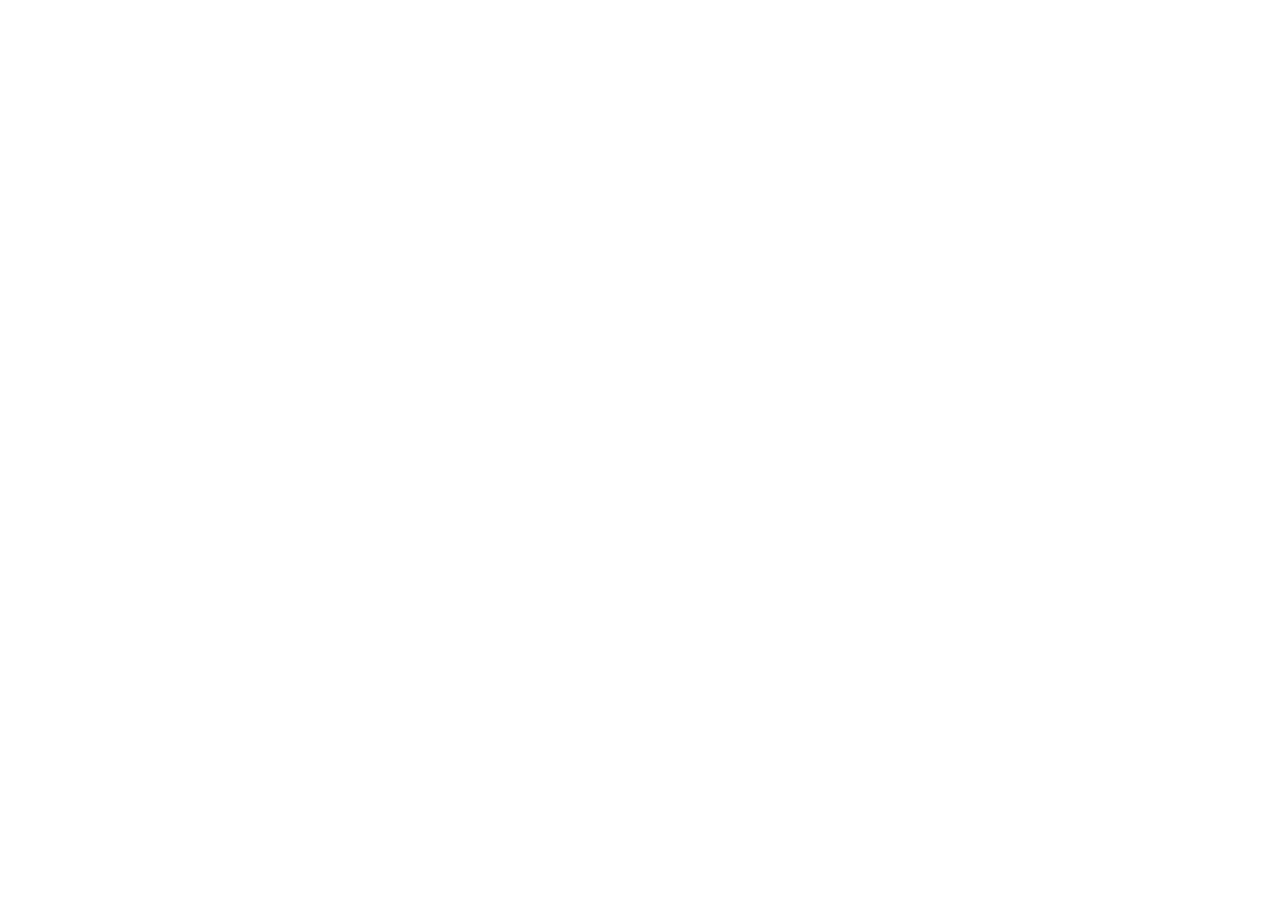
==== index.html @ 80d532a0 "zapisano!" ====
<!DOCTYPE html>
<html lang="pl">
<head>
    <meta charset="UTF-8">
    <meta name="viewport" content="width=device-width, initial-scale=1.0">
    <title>Fotografia uliczna</title>
</head>
<body>
    
</body>
</html>
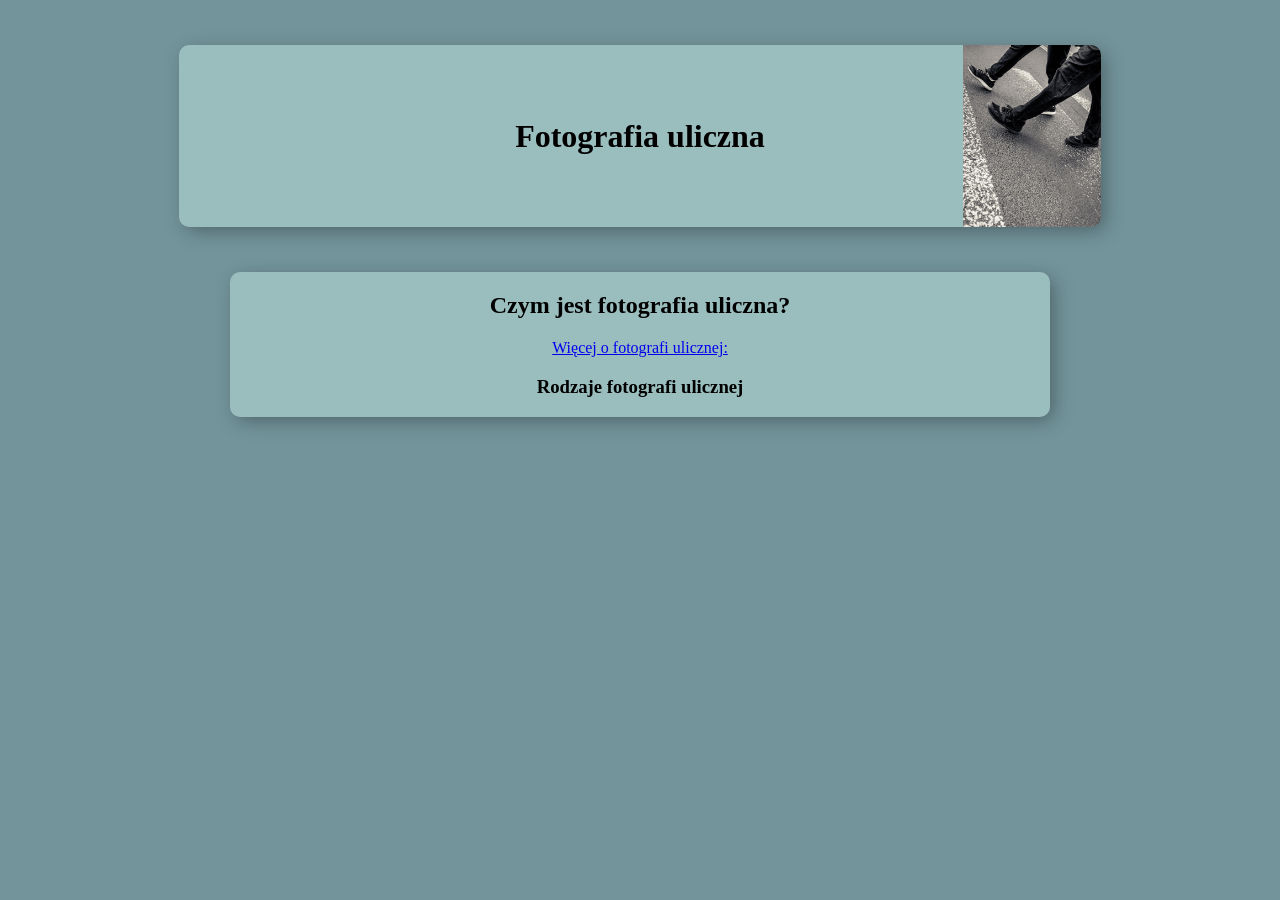
==== commit ac99d5f0: "zapisano!" ====
--- a/index.html
+++ b/index.html
@@ -3,9 +3,39 @@
 <head>
     <meta charset="UTF-8">
     <meta name="viewport" content="width=device-width, initial-scale=1.0">
+    <link rel="stylesheet" href="style.css">
     <title>Fotografia uliczna</title>
 </head>
 <body>
-    
+    <div id="container" class="container">
+        <header>
+            <h1>Fotografia uliczna</h1>
+        </header>
+        <main>
+            <section class="CzymJestFotografiaUliczna">
+                <h2>Czym jest fotografia uliczna?</h2>  
+                <a href="#">Więcej o fotografi ulicznej:</a>  
+            </section>
+            <h3>Rodzaje fotografi ulicznej</h3>
+            <section class="dokumentalna">
+
+            </section>
+
+            <section class="architektura">
+                
+            </section>
+
+            <section class="Portretowa">
+
+            </section>    
+            
+            <section class="Candid">
+
+            </section>
+        </main>
+        <footer>
+            
+        </footer>
+    </div>
 </body>
 </html>
--- a/style.css
+++ b/style.css
@@ -0,0 +1,36 @@
+:root{
+    --bgColor: #9abdbe;
+    --bodyColor: #73949b;
+    --BlockBoxShadow: 5px 5px 20px -2px rgba(0, 0, 0, 0.35);
+}
+
+body {
+    margin: 0 10% 0 10%;
+    padding: 0;
+    background-color: var(--bodyColor);
+}
+#container {
+    display: flex;
+    flex-direction:column ;
+    width: 80vw;
+    align-items: center;
+    justify-content: center;
+}
+header, main, footer {
+    background-color: var(--bgColor);
+    border-radius: 10px;
+    box-shadow: var(--BlockBoxShadow);
+    margin-top: 5vh;
+    width: 80%;
+    text-align: center;
+    float: left;
+}
+header {
+    padding: 5%;
+    background-image: url(img/ulica.jpg);
+    background-size: 15%;
+    background-repeat: no-repeat;
+    background-position: right;
+    
+}
+
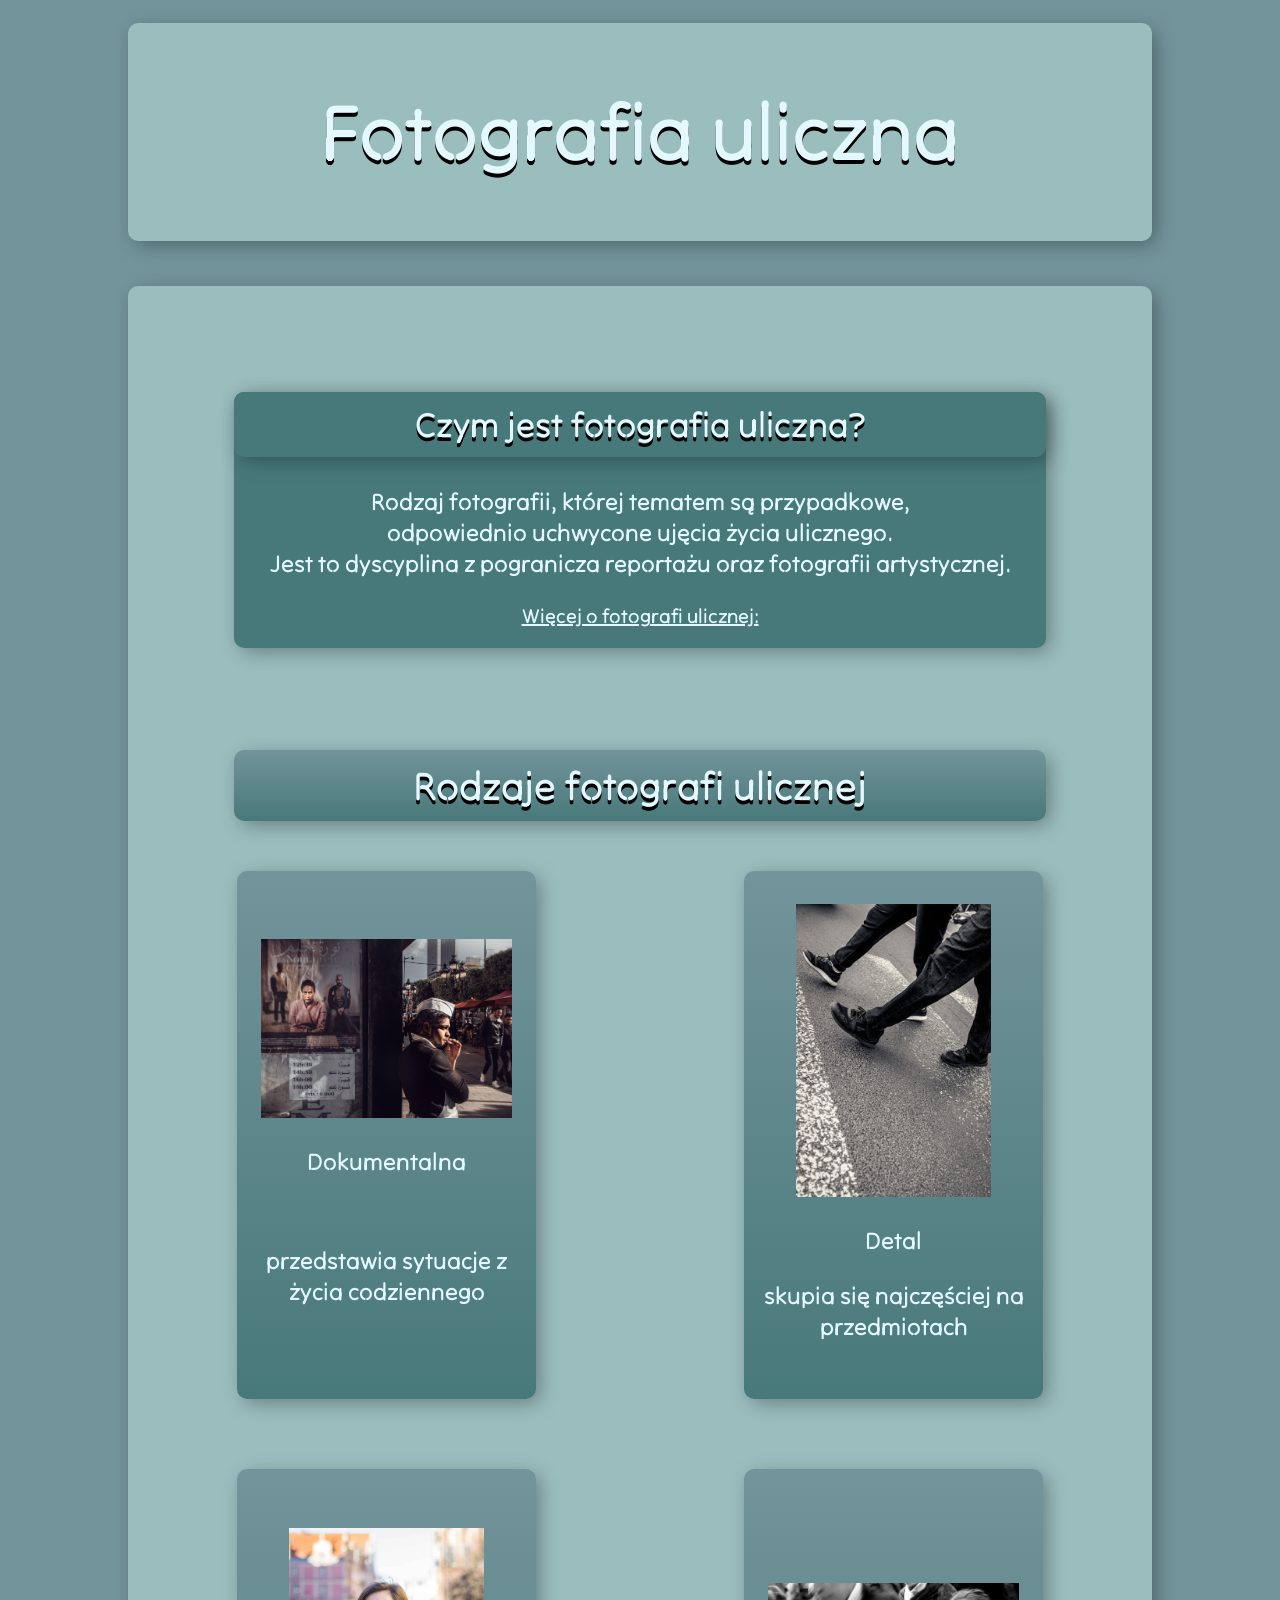
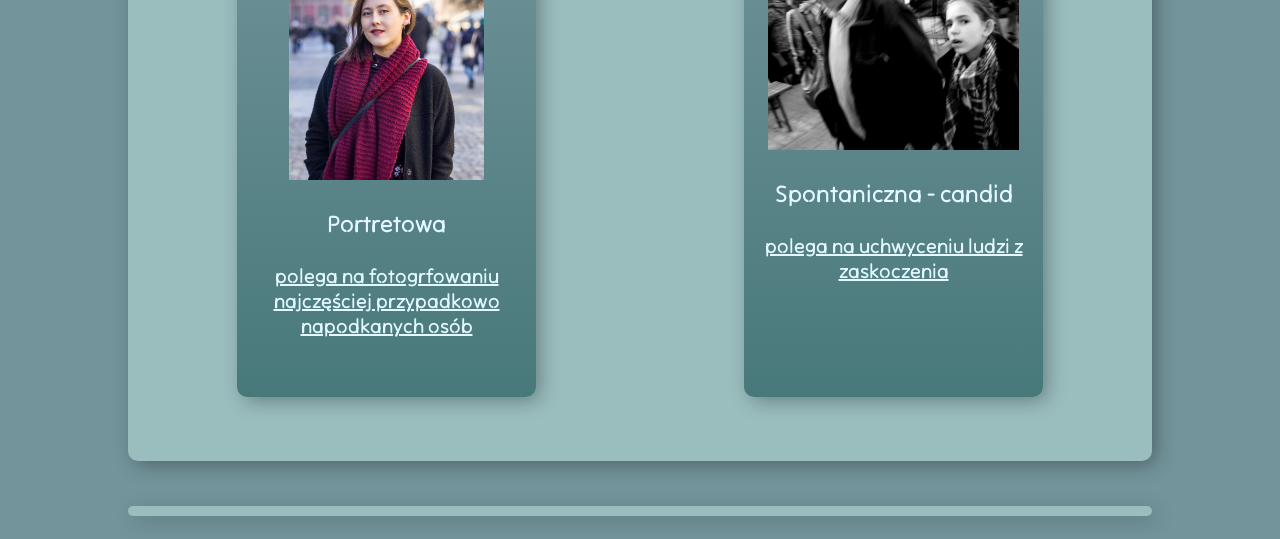
==== commit adef5f20: "save" ====
--- a/index.html
+++ b/index.html
@@ -4,6 +4,10 @@
     <meta charset="UTF-8">
     <meta name="viewport" content="width=device-width, initial-scale=1.0">
     <link rel="stylesheet" href="style.css">
+
+    <link rel="preconnect" href="https://fonts.googleapis.com">
+<link rel="preconnect" href="https://fonts.gstatic.com" crossorigin>
+<link href="https://fonts.googleapis.com/css2?family=Tilt+Neon&display=swap" rel="stylesheet">
     <title>Fotografia uliczna</title>
 </head>
 <body>
@@ -12,30 +16,47 @@
             <h1>Fotografia uliczna</h1>
         </header>
         <main>
-            <section class="CzymJestFotografiaUliczna">
-                <h2>Czym jest fotografia uliczna?</h2>  
-                <a href="#">Więcej o fotografi ulicznej:</a>  
+            <section class="czymJestFotografiaUliczna">
+                <h2>Czym jest fotografia uliczna? </h2>  
+                <p>Rodzaj fotografii, której tematem są przypadkowe, <br>
+                     odpowiednio uchwycone ujęcia życia ulicznego. <br>
+                    Jest to dyscyplina z pogranicza reportażu oraz fotografii artystycznej. </p>
+                <a href="https://pl.wikipedia.org/wiki/Fotografia_uliczna" target="_blank">Więcej o fotografi ulicznej:</a> 
+
             </section>
             <h3>Rodzaje fotografi ulicznej</h3>
-            <section class="dokumentalna">
-
-            </section>
-
-            <section class="architektura">
+            <section class="rodzaje">
                 
-            </section>
-
-            <section class="Portretowa">
-
-            </section>    
-            
-            <section class="Candid">
-
+                <section class="dokumentalna">
+                    <img src="img/dokumentalna.jpg" alt="zdjęcie dokumentalna">
+                    <br>
+                    <p>Dokumentalna</p> <br>
+                    <p>przedstawia sytuacje z życia codziennego</p>
+                </section>
+                
+                <section class="detal">
+                    <img src="img/ulica.jpg" alt="detal">
+                    <p>Detal</p> 
+                    <p>skupia się najczęściej na przedmiotach</p>
+                </section>
+                
+                <section class="portretowa">
+                    <img src="img/portret.jpg" alt="portret">
+                    <p>Portretowa</p>
+                    <a href="https://www.canon.pl/get-inspired/tips-and-techniques/street-portraits/" target="_blank">polega na fotogrfowaniu najczęściej przypadkowo napodkanych osób</a>
+                </section>    
+                
+                <section class="candid">
+                    <img src="img/candid.jpg" alt="candid">
+                    <p>Spontaniczna - candid</p>
+                    <a href="https://en.wikipedia.org/wiki/Candid_photography" target="_blank">polega na uchwyceniu ludzi z zaskoczenia</a>
+                </section>
             </section>
         </main>
         <footer>
             
         </footer>
+        
     </div>
 </body>
 </html>
--- a/style.css
+++ b/style.css
@@ -1,36 +1,137 @@
 :root{
     --bgColor: #9abdbe;
     --bodyColor: #73949b;
-    --BlockBoxShadow: 5px 5px 20px -2px rgba(0, 0, 0, 0.35);
+    --darkBgColor: #48797a;
+    --lightTextColor: #e3f8ff;
+    --darkTextColor: #64a9c0;
+    --blockBoxShadow: 5px 5px 20px -2px rgba(0, 0, 0, 0.35);
 }
 
 body {
-    margin: 0 10% 0 10%;
+    margin: 0 10%;
     padding: 0;
     background-color: var(--bodyColor);
+    font-family: "Tilt Neon", sans-serif;
+    
 }
 #container {
     display: flex;
     flex-direction:column ;
-    width: 80vw;
     align-items: center;
     justify-content: center;
 }
 header, main, footer {
     background-color: var(--bgColor);
     border-radius: 10px;
-    box-shadow: var(--BlockBoxShadow);
-    margin-top: 5vh;
-    width: 80%;
+    box-shadow: var(--blockBoxShadow);
+    margin: 2.5vh;
     text-align: center;
     float: left;
+    border: 5px var(--bgColor) solid;
+    width: calc(100% - 10px);
+    color: var(--lightTextColor);
 }
 header {
-    padding: 5%;
-    background-image: url(img/ulica.jpg);
-    background-size: 15%;
-    background-repeat: no-repeat;
-    background-position: right;
+    background-image: url(img/07-03\ Spacer\ -\ NKFOTO-3.jpg);
+    background-size: 25%;
+    background-position: center;
+    background-repeat: repeat;
+    justify-content: center;
     
 }
+h1, h2, h3{
+    display: flex;
+    justify-content: center;
+    text-shadow: 0px 3.5px 0px rgba(0, 0, 0, 1);
+    background: #9abdbee8;
+    
+}
+h1 {
+    font-size: 80px;
+    margin-left: 10px;
+    margin-right: 10px;
+    border-radius: 16px;
 
+}
+h2 {
+    font-size: 35px;
+}
+h3 {
+    font-size: 40px;
+    background-image: linear-gradient(to bottom, var(--bodyColor), var(--darkBgColor));
+    margin-left: 10% ;
+    margin-right: 10% ;
+    padding: 1%;
+    border-radius: 10px;
+    box-shadow: var(--blockBoxShadow);
+}
+p {
+    font-size: x-large;
+}
+a {
+    color: var(--lightTextColor);
+    text-decoration: none;
+    font-size: 20px;
+    text-decoration: underline;
+}
+a:hover {
+    color: var(--darkTextColor);
+    text-decoration: underline;
+    font-size: 21px;
+}
+
+.czymJestFotografiaUliczna, .czymJestFotografiaUliczna h2 {
+    background-color: var(--darkBgColor);
+    border-radius: 10px;
+    box-shadow: var(--blockBoxShadow);
+    
+    
+}
+.czymJestFotografiaUliczna h2 {
+    padding: 10px;
+}
+.czymJestFotografiaUliczna {
+    padding-block-end: 2%;
+    margin: 10%;
+}
+.rodzaje {
+    display: grid;
+    grid-template-columns: 50% 50%;
+    justify-items: center;
+    
+    
+}
+.rodzaje section {
+    background-image: linear-gradient(to bottom, var(--bodyColor), var(--darkBgColor));
+    padding: 10px;
+    margin: 10px;
+    height: 80%;
+    min-height: 85%;
+    width: 100%;
+    max-width: 55%;
+    aspect-ratio: 1 / 2 ;
+
+    border-radius: 10px;
+    box-shadow: var(--blockBoxShadow);
+    
+}
+.dokumentalna {
+    align-content: center;
+}
+.detal, .detal img {
+    align-content: center;
+    width: 70%;
+}
+.portretowa, .portretowa img {
+    align-content: center;
+    width: 70%;
+}
+.candid {
+    align-content: center;
+
+}
+img {
+    width: 90%;
+}
+
+
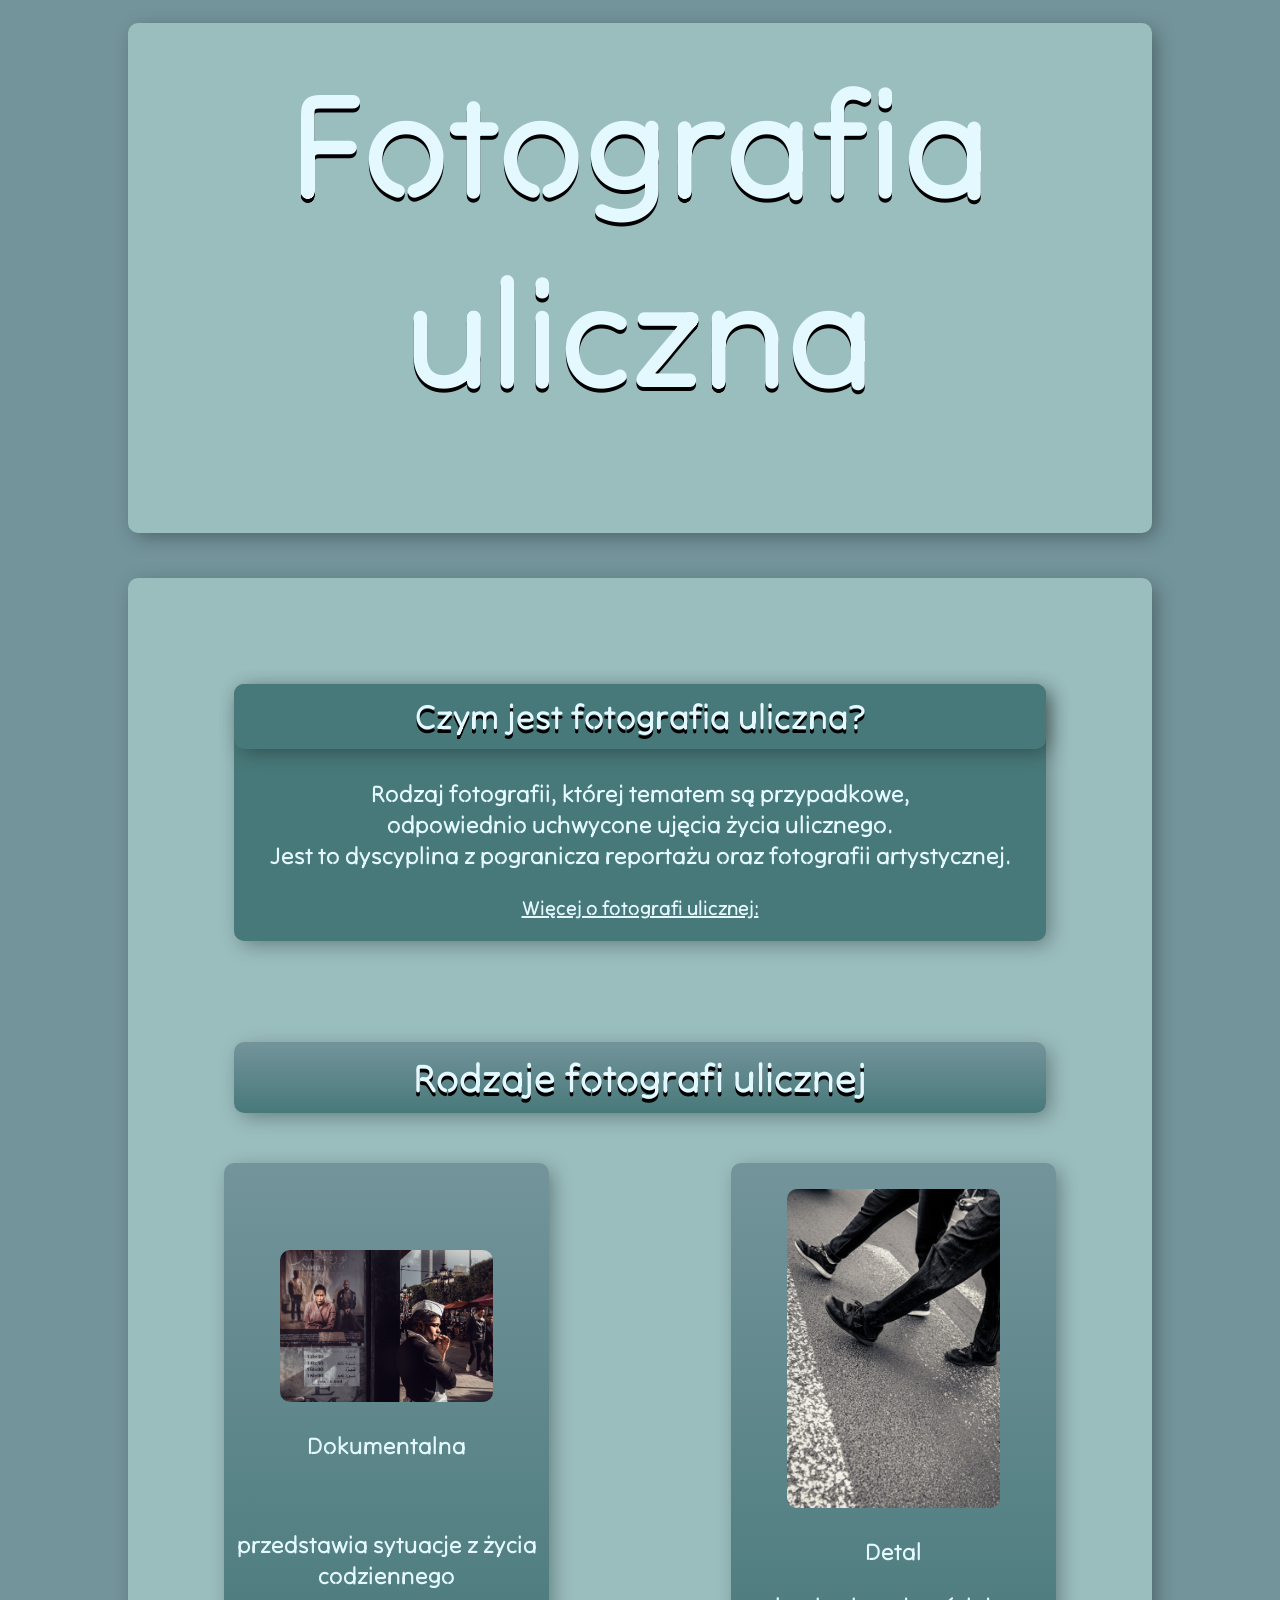
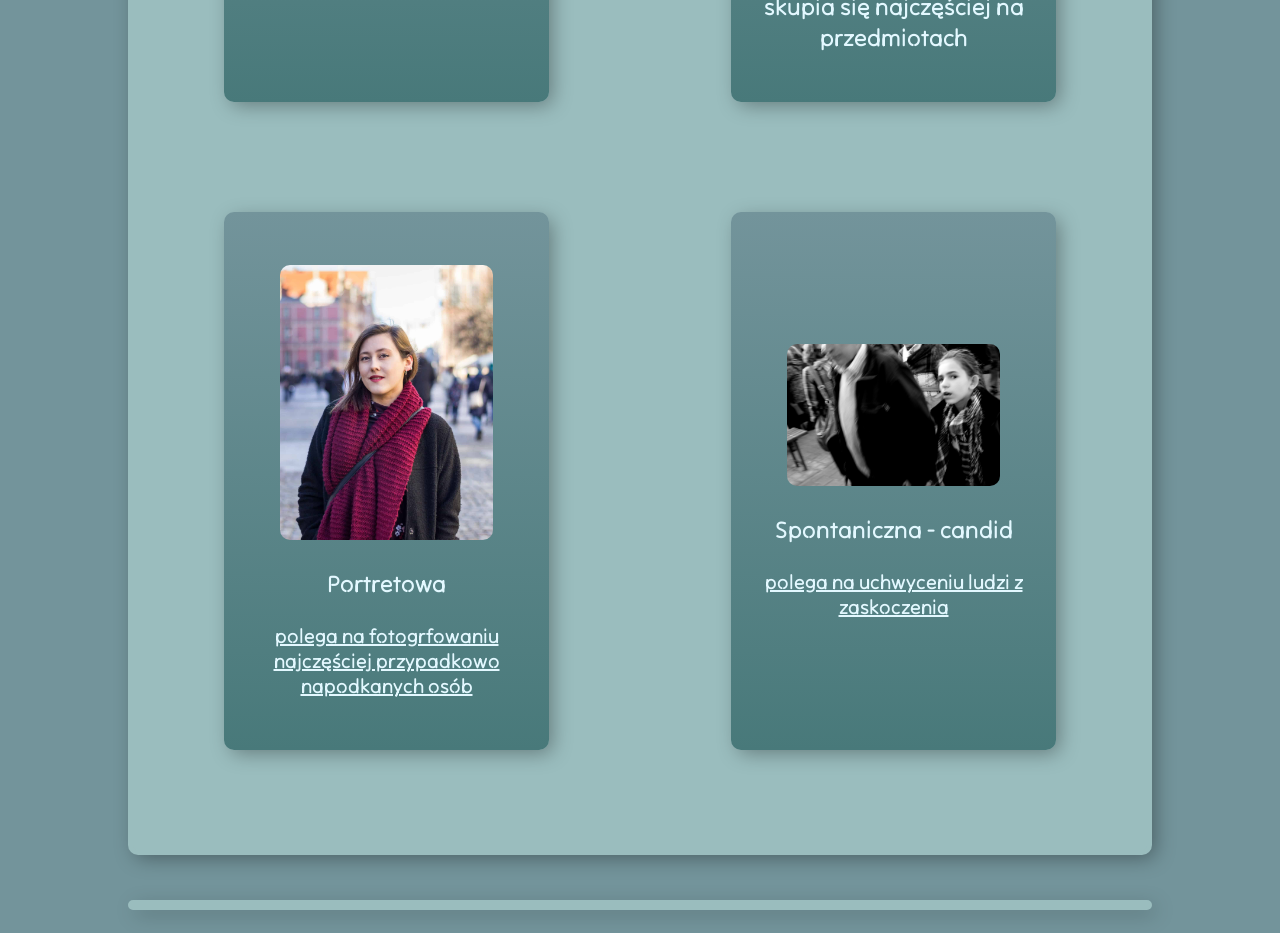
==== commit 6da25e79: "save 2" ====
--- a/index.html
+++ b/index.html
@@ -13,7 +13,7 @@
 <body>
     <div id="container" class="container">
         <header>
-            <h1>Fotografia uliczna</h1>
+            <h1>Fotografia <br> uliczna</h1>
         </header>
         <main>
             <section class="czymJestFotografiaUliczna">
--- a/style.css
+++ b/style.css
@@ -32,22 +32,22 @@
     color: var(--lightTextColor);
 }
 header {
-    background-image: url(img/07-03\ Spacer\ -\ NKFOTO-3.jpg);
-    background-size: 25%;
+    background-image: url(img/spacer-1.jpg);
+    background-size: 50%;
     background-position: center;
-    background-repeat: repeat;
-    justify-content: center;
-    
+    background-repeat: no-repeat;
+    justify-content: center;    
 }
 h1, h2, h3{
     display: flex;
     justify-content: center;
     text-shadow: 0px 3.5px 0px rgba(0, 0, 0, 1);
-    background: #9abdbee8;
+    background: #9abdbe7c;
     
 }
 h1 {
-    font-size: 80px;
+    font-size: 150px;
+    margin-top: 20px;
     margin-left: 10px;
     margin-right: 10px;
     border-radius: 16px;
@@ -106,9 +106,9 @@
     padding: 10px;
     margin: 10px;
     height: 80%;
-    min-height: 85%;
+    min-height: 80%;
     width: 100%;
-    max-width: 55%;
+    max-width: 60%;
     aspect-ratio: 1 / 2 ;
 
     border-radius: 10px;
@@ -130,8 +130,13 @@
     align-content: center;
 
 }
-img {
-    width: 90%;
+img{
+    border-radius: 10px;
+    width: 70%;
+}
+@media (max-width: 1010px) {
+   .rodzaje {
+        grid-template-columns: auto;
+    }
 }
 
-
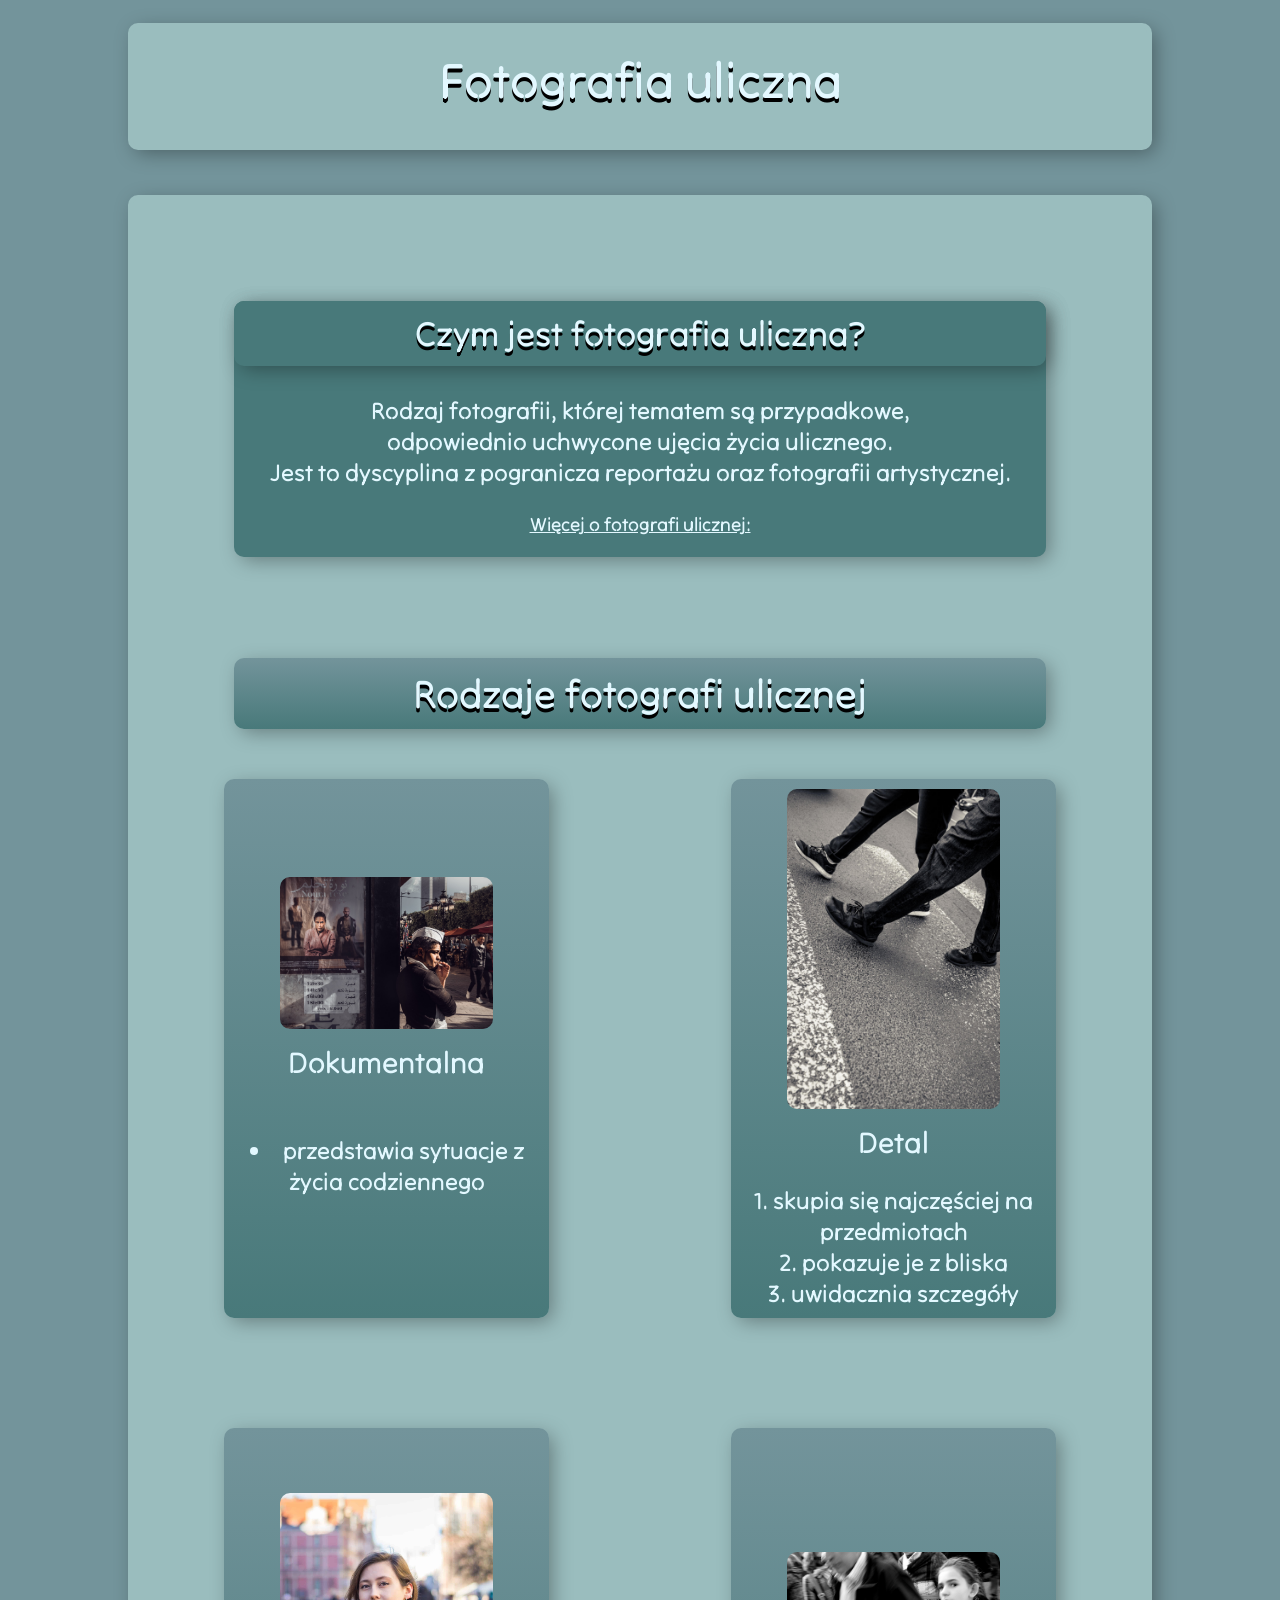
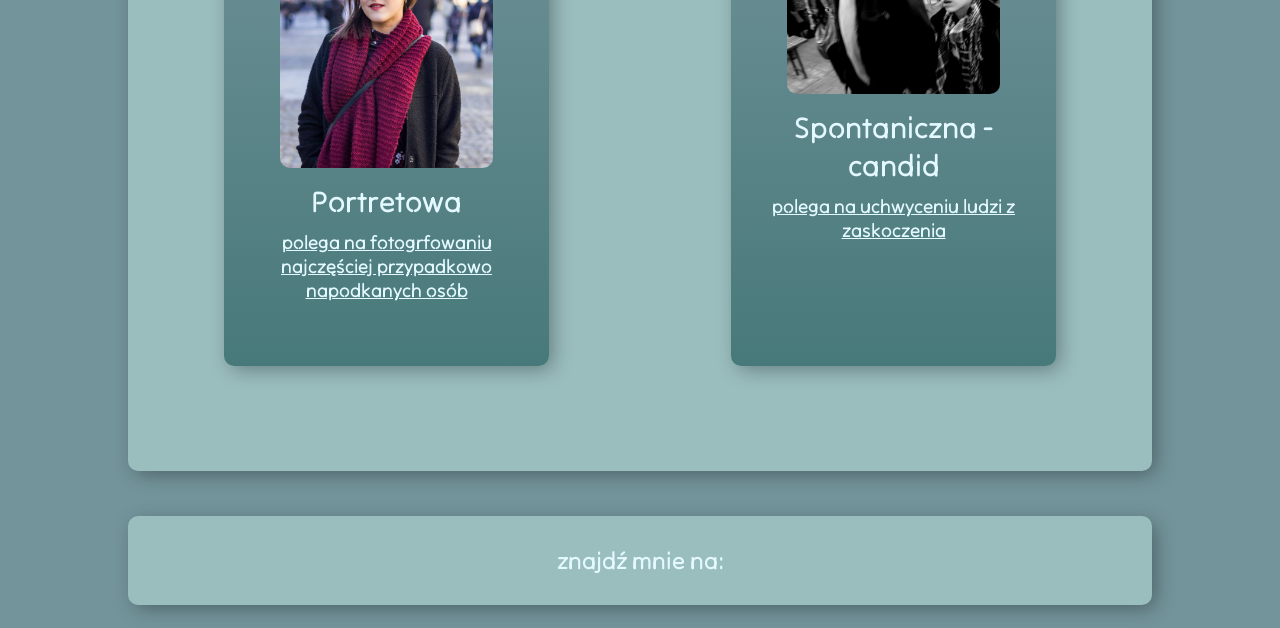
==== commit 3a61b523: "save 3" ====
--- a/index.html
+++ b/index.html
@@ -13,7 +13,7 @@
 <body>
     <div id="container" class="container">
         <header>
-            <h1>Fotografia <br> uliczna</h1>
+            <h1>Fotografia uliczna</h1>
         </header>
         <main>
             <section class="czymJestFotografiaUliczna">
@@ -30,31 +30,39 @@
                 <section class="dokumentalna">
                     <img src="img/dokumentalna.jpg" alt="zdjęcie dokumentalna">
                     <br>
-                    <p>Dokumentalna</p> <br>
-                    <p>przedstawia sytuacje z życia codziennego</p>
+                    <h4>Dokumentalna</h4> <br>
+                    <ul>
+                        <li>przedstawia sytuacje z życia codziennego</li>
+                    </ul> 
                 </section>
                 
                 <section class="detal">
                     <img src="img/ulica.jpg" alt="detal">
-                    <p>Detal</p> 
-                    <p>skupia się najczęściej na przedmiotach</p>
+                    <h4>Detal</h4> 
+                    <ol>
+                        <li>skupia się najczęściej na przedmiotach</li>
+                        <li>pokazuje je z bliska</li>
+                        <li>uwidacznia szczegóły</li>
+                    </ol>
                 </section>
                 
                 <section class="portretowa">
                     <img src="img/portret.jpg" alt="portret">
-                    <p>Portretowa</p>
+                    <h4>Portretowa</h4>
+
                     <a href="https://www.canon.pl/get-inspired/tips-and-techniques/street-portraits/" target="_blank">polega na fotogrfowaniu najczęściej przypadkowo napodkanych osób</a>
                 </section>    
                 
                 <section class="candid">
                     <img src="img/candid.jpg" alt="candid">
-                    <p>Spontaniczna - candid</p>
-                    <a href="https://en.wikipedia.org/wiki/Candid_photography" target="_blank">polega na uchwyceniu ludzi z zaskoczenia</a>
+                    <h4>Spontaniczna - candid</h4>
+                    <a href="https://en.wikipedia.org/wiki/Candid_4hotography" target="_blank">polega na uchwyceniu ludzi z zaskoczenia</a>
                 </section>
             </section>
         </main>
         <footer>
-            
+            <p>znajdź mnie na:</p>
+            <i class="icon-pinterest"></i>
         </footer>
         
     </div>
--- a/style.css
+++ b/style.css
@@ -33,12 +33,12 @@
 }
 header {
     background-image: url(img/spacer-1.jpg);
-    background-size: 50%;
-    background-position: center;
+    background-size:20%;
+    background-position: right;
     background-repeat: no-repeat;
     justify-content: center;    
 }
-h1, h2, h3{
+h2, h3{
     display: flex;
     justify-content: center;
     text-shadow: 0px 3.5px 0px rgba(0, 0, 0, 1);
@@ -46,11 +46,12 @@
     
 }
 h1 {
-    font-size: 150px;
+    font-size: 50px;
     margin-top: 20px;
     margin-left: 10px;
     margin-right: 10px;
     border-radius: 16px;
+    text-shadow: 0px 3.5px 0px rgba(0, 0, 0, 1);
 
 }
 h2 {
@@ -65,19 +66,31 @@
     border-radius: 10px;
     box-shadow: var(--blockBoxShadow);
 }
-p {
+h4 {
+    font-size: 30px;
+    margin: 10px;
+}
+p, ol, ul {
+   
     font-size: x-large;
+    text-align: center;
+    padding: 0;
+    
 }
+li {
+    list-style-position: inside;
+}
+
 a {
     color: var(--lightTextColor);
     text-decoration: none;
-    font-size: 20px;
+    font-size: 19px;
     text-decoration: underline;
 }
 a:hover {
     color: var(--darkTextColor);
     text-decoration: underline;
-    font-size: 21px;
+    font-size: 19.5px;
 }
 
 .czymJestFotografiaUliczna, .czymJestFotografiaUliczna h2 {
